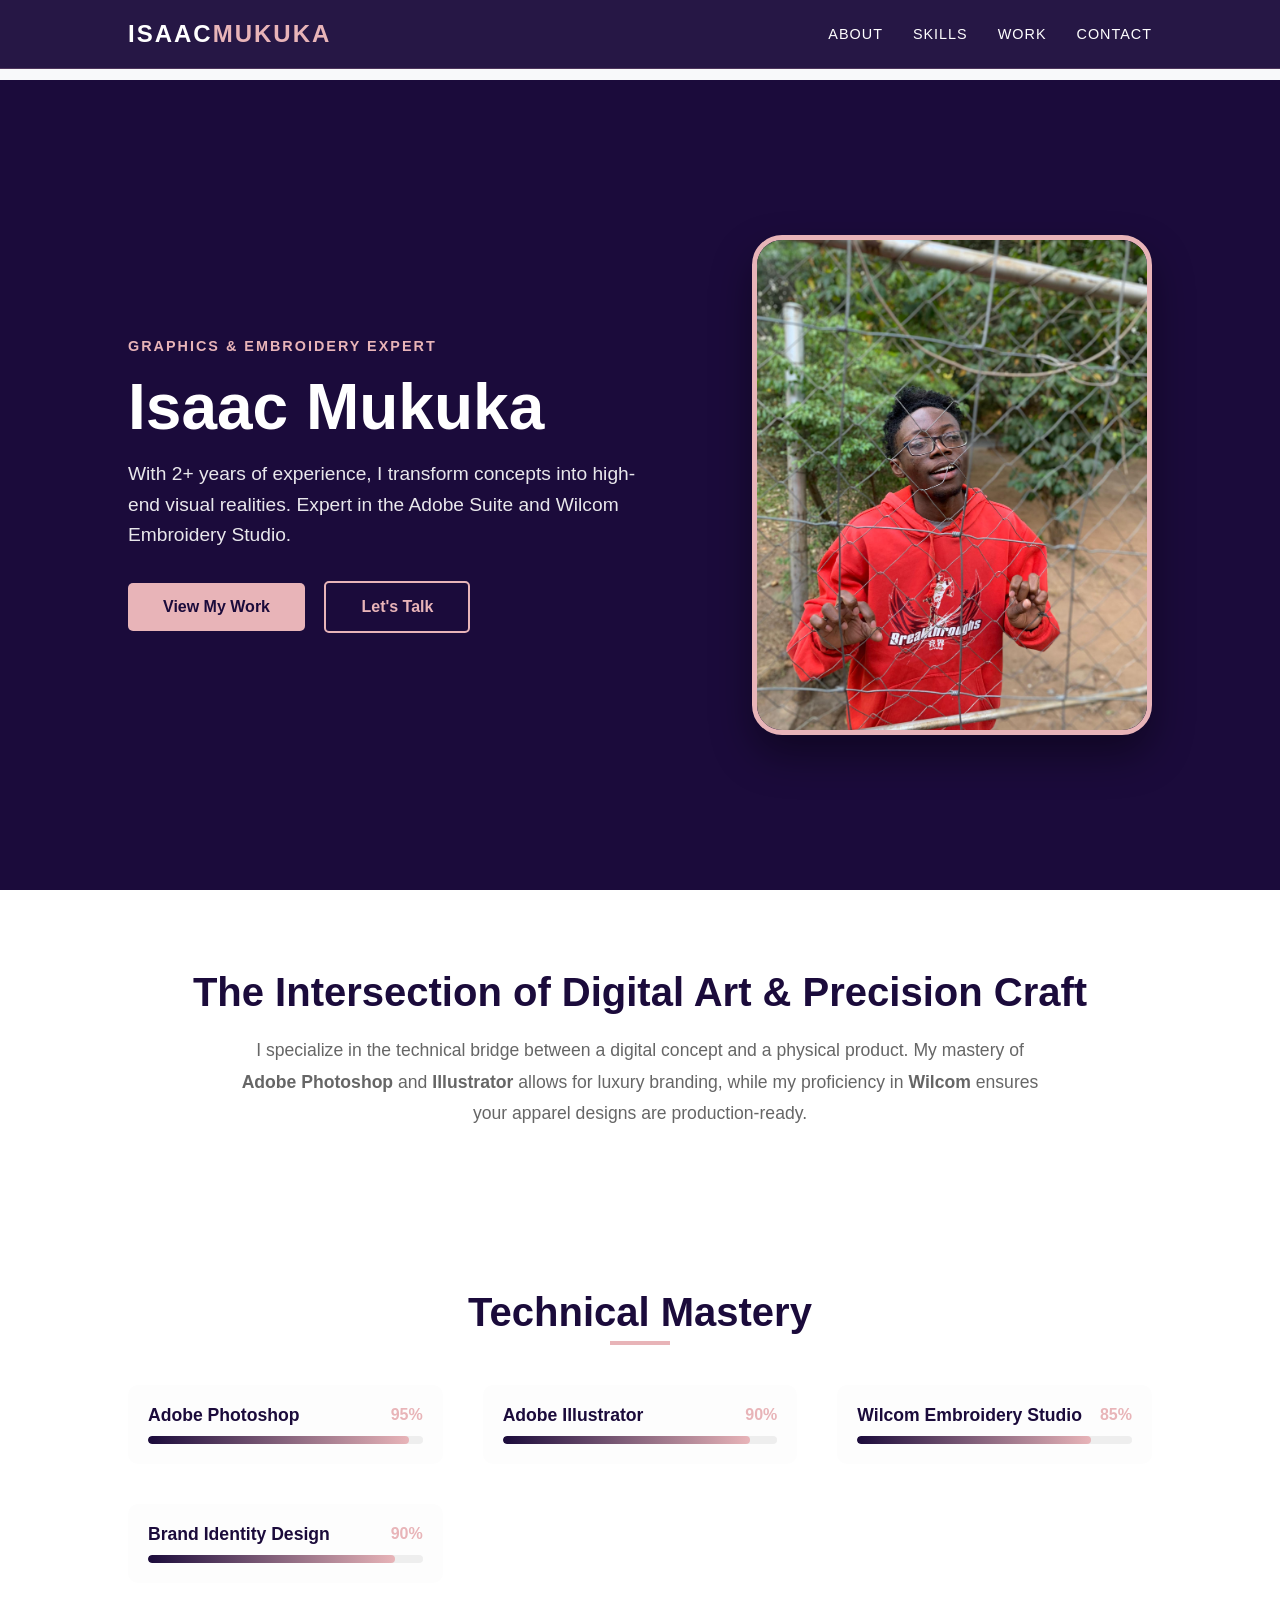
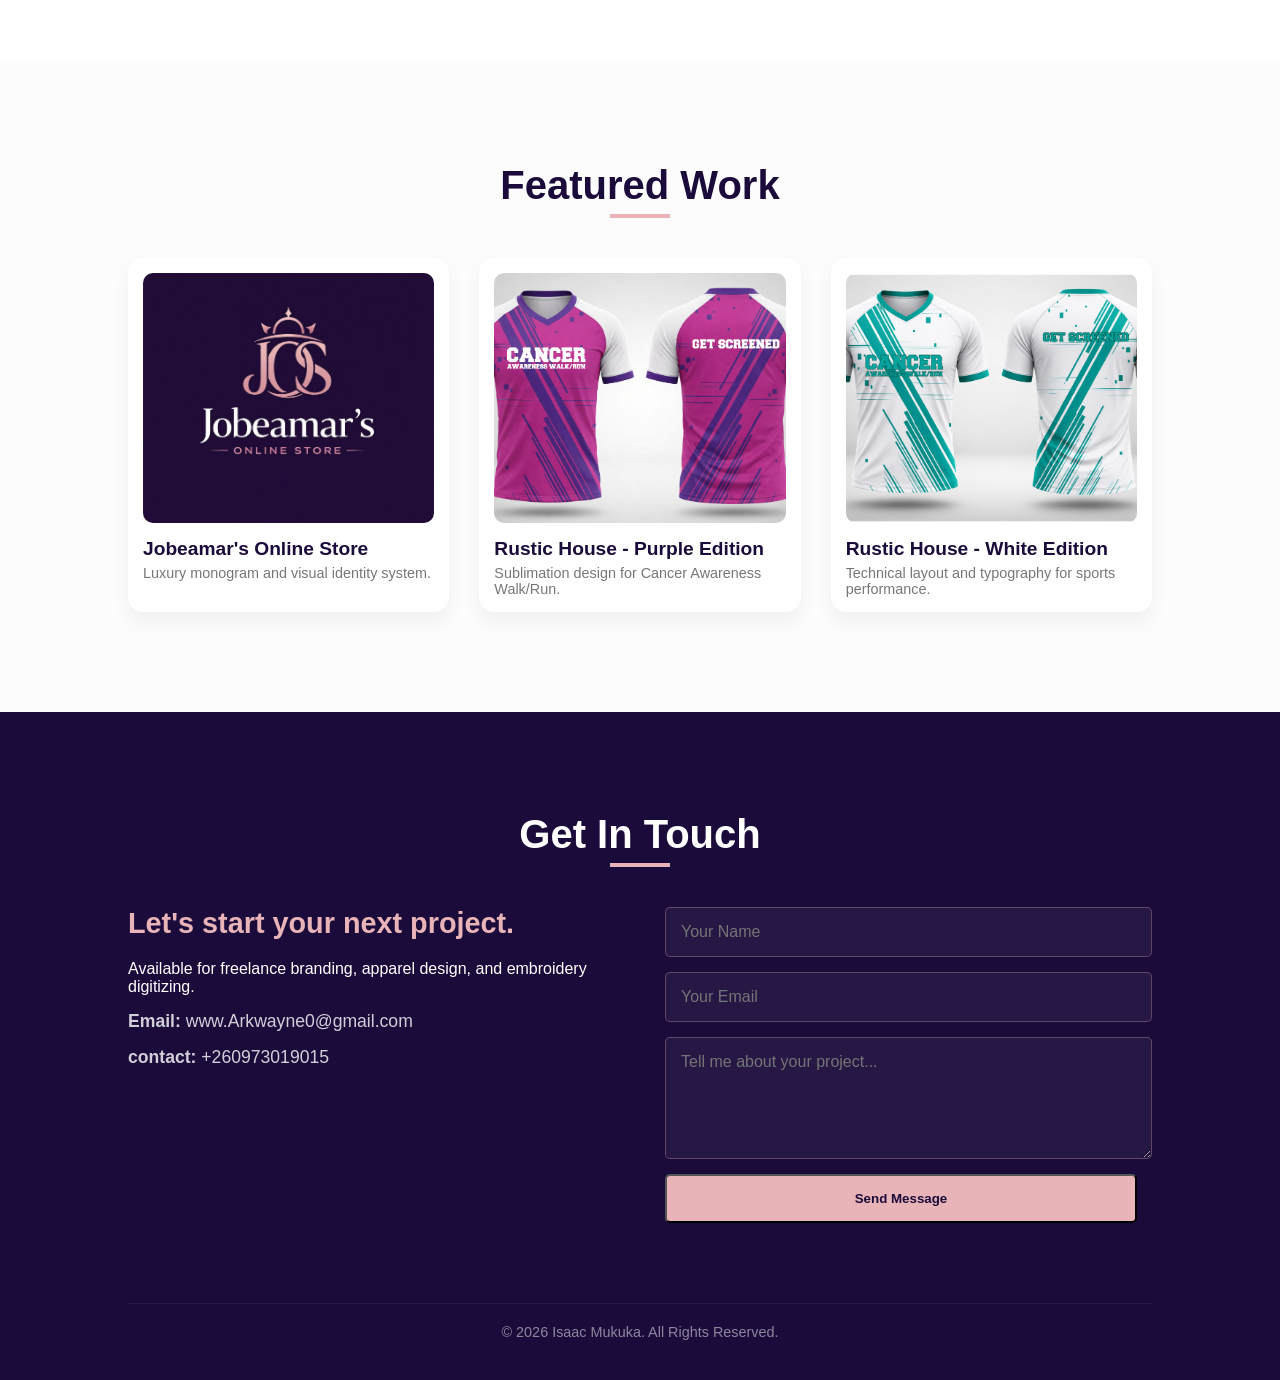
==== index.html @ 700f0965 "Rename main.html to index.html" ====
<!DOCTYPE html>
<html lang="en">
<head>
    <meta charset="UTF-8">
    <meta name="viewport" content="width=device-width, initial-scale=1.0">
    <title>Isaac Mukuka | Designer Portfolio</title>
    <link rel="stylesheet" href="main.css">
</head>
<body>

    <nav class="navbar">
    <div class="nav-container">
        <div class="logo">ISAAC<span>MUKUKA</span></div>
        <ul class="nav-links">
            <li><a href="#about">About</a></li>
            <li><a href="#skills">Skills</a></li>
            <li><a href="works.html">Work</a></li>
            <li><a href="#contact">Contact</a></li>
        </ul>
    </div>
</nav>

    <section class="portfolio-hero">
        <div class="hero-content">
            <span class="badge">Graphics & Embroidery Expert</span>
            <h1>Isaac Mukuka</h1>
            <p class="bio">
                With 2+ years of experience, I transform concepts into high-end visual realities. 
                Expert in the Adobe Suite and Wilcom Embroidery Studio.
            </p>
            <div class="cta-container">
                <a href="works.html" class="btn primary-btn">View My Work</a>
                <a href="#contact" class="btn secondary-btn">Let's Talk</a>
            </div>
        </div>
        <div class="hero-image">
            <img src="v.jpeg" alt="Isaac Mukuka">
        </div>
    </section>

    <section class="about-section" id="about">
        <div class="container">
            <h2>The Intersection of Digital Art & Precision Craft</h2>
            <p>I specialize in the technical bridge between a digital concept and a physical product. My mastery of <strong>Adobe Photoshop</strong> and <strong>Illustrator</strong> allows for luxury branding, while my proficiency in <strong>Wilcom</strong> ensures your apparel designs are production-ready.</p>
        </div>
    </section>
    <section class="skills-section" id="skills">
    <div class="container">
        <h2 class="section-title">Technical Mastery</h2>
        <div class="skills-grid">
            
            <div class="skill-card">
                <div class="skill-info">
                    <h3>Adobe Photoshop</h3>
                    <span>95%</span>
                </div>
                <div class="progress-bar"><div class="progress" style="width: 95%;"></div></div>
            </div>

            <div class="skill-card">
                <div class="skill-info">
                    <h3>Adobe Illustrator</h3>
                    <span>90%</span>
                </div>
                <div class="progress-bar"><div class="progress" style="width: 90%;"></div></div>
            </div>

            <div class="skill-card">
                <div class="skill-info">
                    <h3>Wilcom Embroidery Studio</h3>
                    <span>85%</span>
                </div>
                <div class="progress-bar"><div class="progress" style="width: 85%;"></div></div>
            </div>

            <div class="skill-card">
                <div class="skill-info">
                    <h3>Brand Identity Design</h3>
                    <span>90%</span>
                </div>
                <div class="progress-bar"><div class="progress" style="width: 90%;"></div></div>
            </div>

        </div>
    </div>
</section>

    <section class="gallery-section" id="work">
    <div class="container">
        <h2 class="section-title">Featured Work</h2>
        <div class="gallery-grid">
            
            <div class="gallery-item branding">
                <div class="item-image">
                    <img src="J.O.S LOGO.png" alt="Jobeamar's Online Store Logo">
                    <div class="overlay">
                        <span>Branding & Identity</span>
                    </div>
                </div>
                <h3>Jobeamar's Online Store</h3>
                <p>Luxury monogram and visual identity system.</p>
            </div>

            <div class="gallery-item apparel">
                <div class="item-image">
                    <img src="RUSTIC HOUSE PURPLE MOCK.png" alt="Cancer Awareness Purple Jersey">
                    <div class="overlay">
                        <span>Apparel Design</span>
                    </div>
                </div>
                <h3>Rustic House - Purple Edition</h3>
                <p>Sublimation design for Cancer Awareness Walk/Run.</p>
            </div>

            <div class="gallery-item apparel">
                <div class="item-image">
                    <img src="RUSTIC HOUSE WHITE MOCK.png" alt="Cancer Awareness White Jersey">
                    <div class="overlay">
                        <span>Apparel Design</span>
                    </div>
                </div>
                <h3>Rustic House - White Edition</h3>
                <p>Technical layout and typography for sports performance.</p>
            </div>

        </div>
    </div>
</section>

</body>

<footer class="contact-section" id="contact">
    <div class="container">
        <h2 class="section-title">Get In Touch</h2>
        <div class="footer-content">
            
            <div class="contact-info">
                <h3>Let's start your next project.</h3>
                <p>Available for freelance branding, apparel design, and embroidery digitizing.</p>
                <div class="contact-links">
                    <p><strong>Email:</strong> www.Arkwayne0@gmail.com</p>
                    <p><strong>contact:</strong> +260973019015</p>
                </div>
            </div>

            <form class="contact-form">
                <input type="text" placeholder="Your Name" required>
                <input type="email" placeholder="Your Email" required>
                <textarea placeholder="Tell me about your project..." rows="5" required></textarea>
                <button type="submit" class="btn primary-btn">Send Message</button>
            </form>

        </div>
        <div class="copyright">
            <p>&copy; 2026 Isaac Mukuka. All Rights Reserved.</p>
        </div>
    </div>
</footer>
</html>
---- main.css ----
/* General Reset */
* {
    margin: 0;
    padding: 0;
    box-sizing: border-box;
    font-family: 'Segoe UI', Tahoma, Geneva, Verdana, sans-serif;
}

body {
    background-color: #f8f9fa;
    color: #333;
}

/* Hero Section */
.portfolio-hero {
    display: flex;
    align-items: center;
    justify-content: space-between;
    background-color: #1B0B3B; /* Deep Purple from J.O.S Logo */
    color: white;
    padding: 100px 10%;
    min-height: 90vh;
}

.hero-content {
    flex: 1;
    max-width: 600px;
}

.badge {
    color: #E8B4B8; /* Rose Gold */
    text-transform: uppercase;
    letter-spacing: 2px;
    font-weight: bold;
    font-size: 0.9rem;
}

h1 {
    font-size: 4rem;
    margin: 15px 0;
}

.bio {
    font-size: 1.2rem;
    line-height: 1.6;
    margin-bottom: 30px;
    opacity: 0.9;
}

.hero-image {
    flex: 1;
    display: flex;
    justify-content: flex-end;
}

.hero-image img {
    width: 400px;
    height: 500px;
    object-fit: cover;
    border-radius: 30px;
    border: 5px solid #E8B4B8;
    box-shadow: 0 20px 40px rgba(0,0,0,0.4);
}

/* Buttons */
.btn {
    text-decoration: none;
    padding: 15px 35px;
    border-radius: 5px;
    font-weight: bold;
    transition: 0.3s;
    display: inline-block;
    margin-right: 15px;
}

.primary-btn {
    background-color: #E8B4B8;
    color: #1B0B3B;
}

.secondary-btn {
    border: 2px solid #E8B4B8;
    color: #E8B4B8;
}

.btn:hover {
    transform: translateY(-5px);
    box-shadow: 0 5px 15px rgba(232, 180, 184, 0.3);
}

/* About Section */
.about-section {
    padding: 80px 10%;
    text-align: center;
    background-color: white;
}

.about-section h2 {
    font-size: 2.5rem;
    margin-bottom: 20px;
    color: #1B0B3B;
}

.about-section p {
    max-width: 800px;
    margin: 0 auto;
    font-size: 1.1rem;
    line-height: 1.8;
    color: #666;
}

/* Gallery Section */
.gallery-section {
    padding: 100px 10%;
    background-color: #fcfcfc;
}

.section-title {
    font-size: 2.5rem;
    color: #1B0B3B;
    margin-bottom: 50px;
    text-align: center;
    position: relative;
}

.section-title::after {
    content: '';
    width: 60px;
    height: 4px;
    background: #E8B4B8;
    position: absolute;
    bottom: -10px;
    left: 50%;
    transform: translateX(-50%);
}

.gallery-grid {
    display: grid;
    grid-template-columns: repeat(auto-fit, minmax(300px, 1fr));
    gap: 30px;
}

.gallery-item {
    background: white;
    padding: 15px;
    border-radius: 15px;
    box-shadow: 0 10px 20px rgba(0,0,0,0.05);
    transition: 0.3s ease;
}

.gallery-item:hover {
    transform: translateY(-10px);
}

.item-image {
    position: relative;
    overflow: hidden;
    border-radius: 10px;
    height: 250px;
}

.item-image img {
    width: 100%;
    height: 100%;
    object-fit: cover;
    transition: 0.5s ease;
}

.gallery-item:hover .item-image img {
    transform: scale(1.1);
}

/* Overlay Effect */
.overlay {
    position: absolute;
    top: 0;
    left: 0;
    width: 100%;
    height: 100%;
    background: rgba(27, 11, 59, 0.7); /* Your deep purple with transparency */
    display: flex;
    align-items: center;
    justify-content: center;
    opacity: 0;
    transition: 0.3s ease;
}

.overlay span {
    color: white;
    border: 1px solid #E8B4B8;
    padding: 10px 20px;
    text-transform: uppercase;
    font-size: 0.8rem;
    letter-spacing: 1px;
}

.item-image:hover .overlay {
    opacity: 1;
}

.gallery-item h3 {
    margin: 15px 0 5px 0;
    color: #1B0B3B;
    font-size: 1.2rem;
}

.gallery-item p {
    color: #777;
    font-size: 0.9rem;
}

/* Skills Section */
.skills-section {
    padding: 80px 10%;
    background-color: #ffffff;
}

.skills-grid {
    display: grid;
    grid-template-columns: repeat(auto-fit, minmax(300px, 1fr));
    gap: 40px;
    margin-top: 40px;
}

.skill-card {
    background: #fdfdfd;
    padding: 20px;
    border-radius: 10px;
}

.skill-info {
    display: flex;
    justify-content: space-between;
    margin-bottom: 10px;
    align-items: center;
}

.skill-info h3 {
    font-size: 1.1rem;
    color: #1B0B3B;
    font-weight: 600;
}

.skill-info span {
    color: #E8B4B8;
    font-weight: bold;
}

/* Progress Bar Background */
.progress-bar {
    width: 100%;
    height: 8px;
    background-color: #eee;
    border-radius: 10px;
    overflow: hidden;
}

/* The Animated Bar */
.progress {
    height: 100%;
    background: linear-gradient(90deg, #1B0B3B, #E8B4B8);
    border-radius: 10px;
    transition: width 1.5s ease-in-out;
}
/* Footer & Contact Section */
.contact-section {
    padding: 100px 10% 40px 10%;
    background-color: #1B0B3B;
    color: white;
}

.contact-section .section-title {
    color: white;
}

.footer-content {
    display: flex;
    justify-content: space-between;
    gap: 50px;
    margin-top: 40px;
}

.contact-info {
    flex: 1;
}

.contact-info h3 {
    font-size: 1.8rem;
    margin-bottom: 20px;
    color: #E8B4B8;
}

.contact-links p {
    margin: 15px 0;
    font-size: 1.1rem;
    opacity: 0.8;
}

/* Form Styling */
.contact-form {
    flex: 1;
    display: flex;
    flex-direction: column;
    gap: 15px;
}

.contact-form input, 
.contact-form textarea {
    padding: 15px;
    border-radius: 5px;
    border: 1px solid rgba(232, 180, 184, 0.3);
    background: rgba(255, 255, 255, 0.05);
    color: white;
    font-size: 1rem;
}

.contact-form input:focus, 
.contact-form textarea:focus {
    outline: none;
    border-color: #E8B4B8;
    background: rgba(255, 255, 255, 0.1);
}

.copyright {
    margin-top: 80px;
    text-align: center;
    border-top: 1px solid rgba(255, 255, 255, 0.1);
    padding-top: 20px;
    font-size: 0.9rem;
    opacity: 0.5;
}

/* Mobile Responsiveness for Footer */
@media (max-width: 768px) {
    .footer-content {
        flex-direction: column;
    }
}
/* Navigation Bar Styling */
.navbar {
    position: fixed;
    top: 0;
    width: 100%;
    background-color: rgba(27, 11, 59, 0.95); /* Deep Purple from your logo */
    padding: 20px 10%;
    z-index: 1000;
    backdrop-filter: blur(10px); /* Smooth blur effect behind nav */
    border-bottom: 1px solid rgba(232, 180, 184, 0.2);
}

.nav-container {
    display: flex;
    justify-content: space-between;
    align-items: center;
}

.logo {
    color: white;
    font-size: 1.5rem;
    font-weight: 800;
    letter-spacing: 2px;
}

.logo span {
    color: #E8B4B8; /* Rose Gold Accent */
}

.nav-links {
    list-style: none;
    display: flex;
    gap: 30px;
}

.nav-links a {
    text-decoration: none;
    color: white;
    font-size: 0.9rem;
    font-weight: 500;
    text-transform: uppercase;
    transition: 0.3s;
    letter-spacing: 1px;
}

.nav-links a:hover {
    color: #E8B4B8;
}

/* Smooth Scrolling for the whole page */
html {
    scroll-behavior: smooth;
}

/* Add padding to body so the first section isn't hidden under the nav */
body {
    padding-top: 80px;
}

/* Responsive Menu */
@media (max-width: 768px) {
    .nav-links {
        display: none; /* In a real project, you'd add a hamburger menu icon here */
    }
}

/* Page Header for Works Page */
.page-header {
    background-color: #1B0B3B;
    padding: 120px 10% 60px 10%;
    text-align: center;
    color: white;
}

.page-header h1 {
    font-size: 3rem;
    color: #E8B4B8;
}

/* Testimonials Section */
.testimonials-section {
    padding: 100px 10%;
    background-color: #f4f4f4;
}

.testimonial-grid {
    display: grid;
    grid-template-columns: repeat(auto-fit, minmax(300px, 1fr));
    gap: 30px;
    margin-top: 40px;
}

.testimonial-card {
    background: white;
    padding: 40px;
    border-radius: 20px;
    border-left: 5px solid #E8B4B8;
    box-shadow: 0 10px 30px rgba(0,0,0,0.05);
}

.quote {
    font-style: italic;
    font-size: 1.1rem;
    color: #444;
    line-height: 1.7;
    margin-bottom: 20px;
}

.client-name {
    font-weight: bold;
    color: #1B0B3B;
    text-transform: uppercase;
    font-size: 0.8rem;
    letter-spacing: 1px;
}
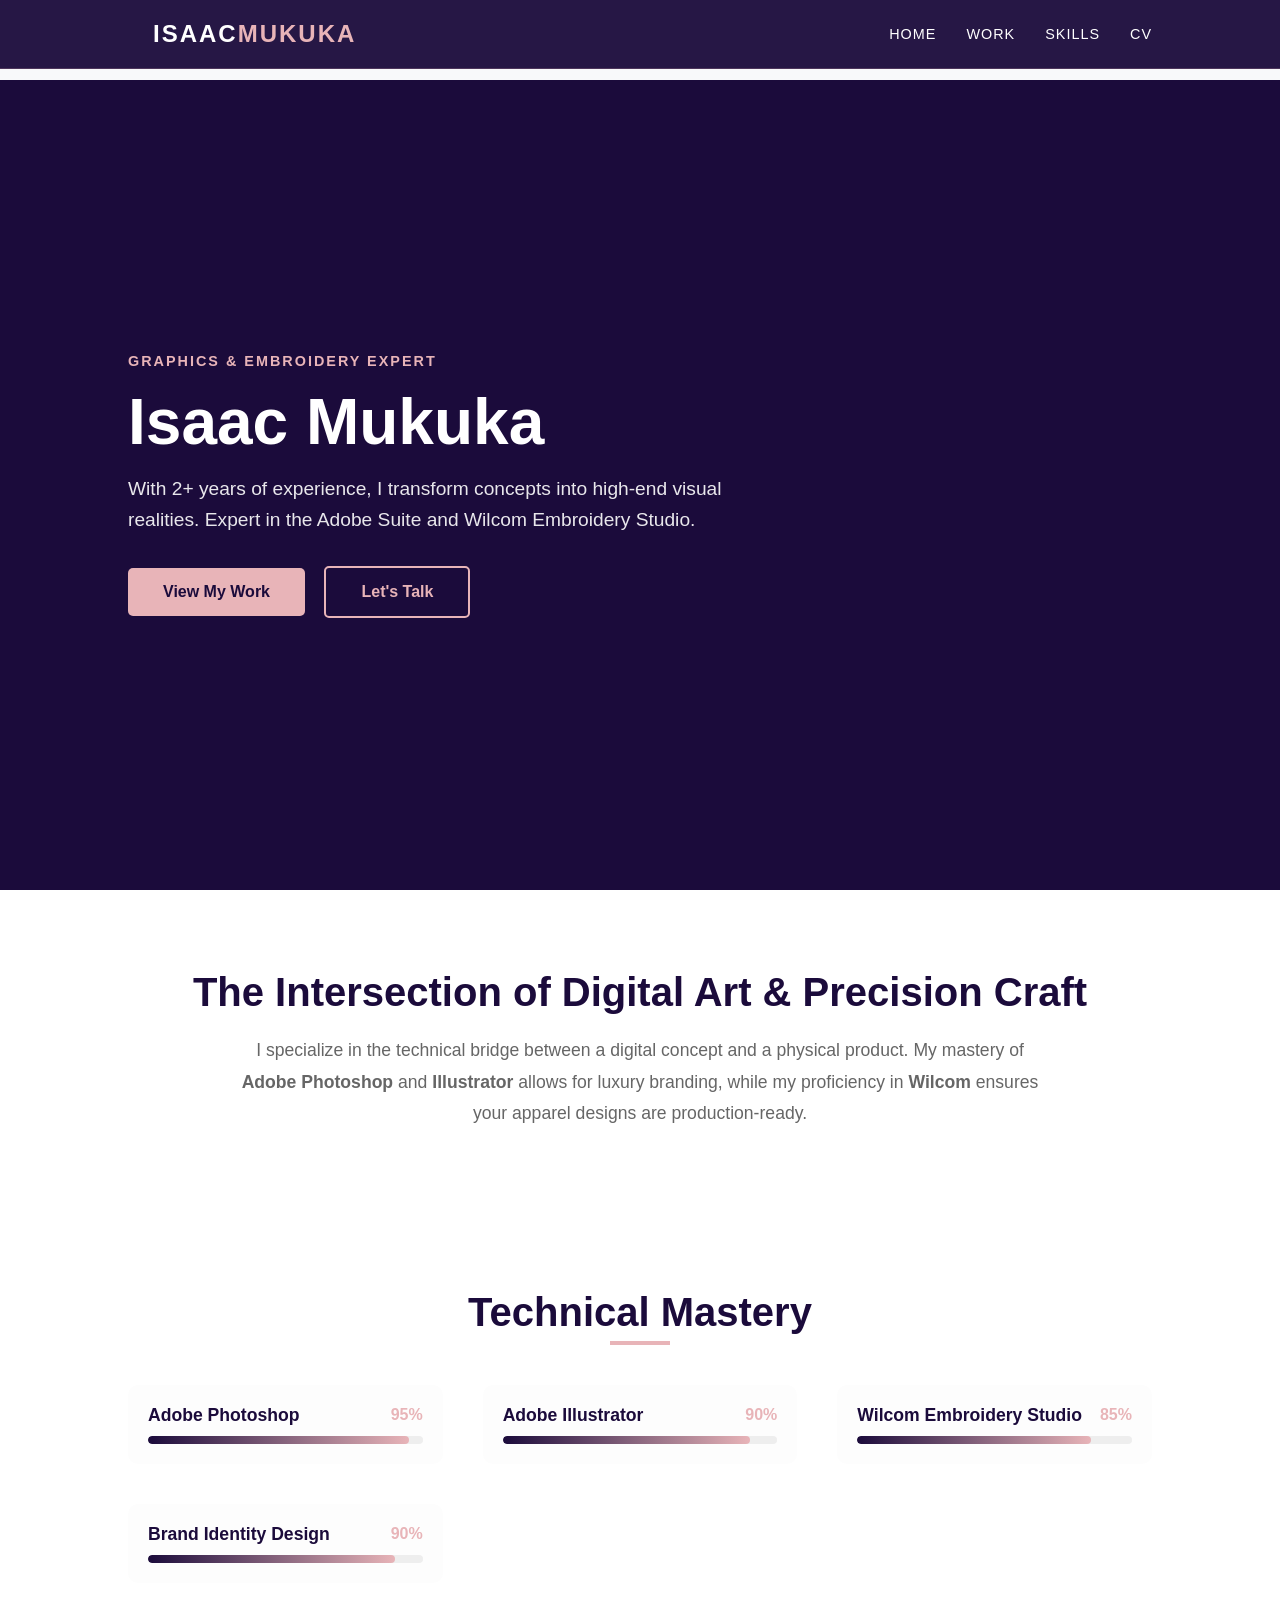
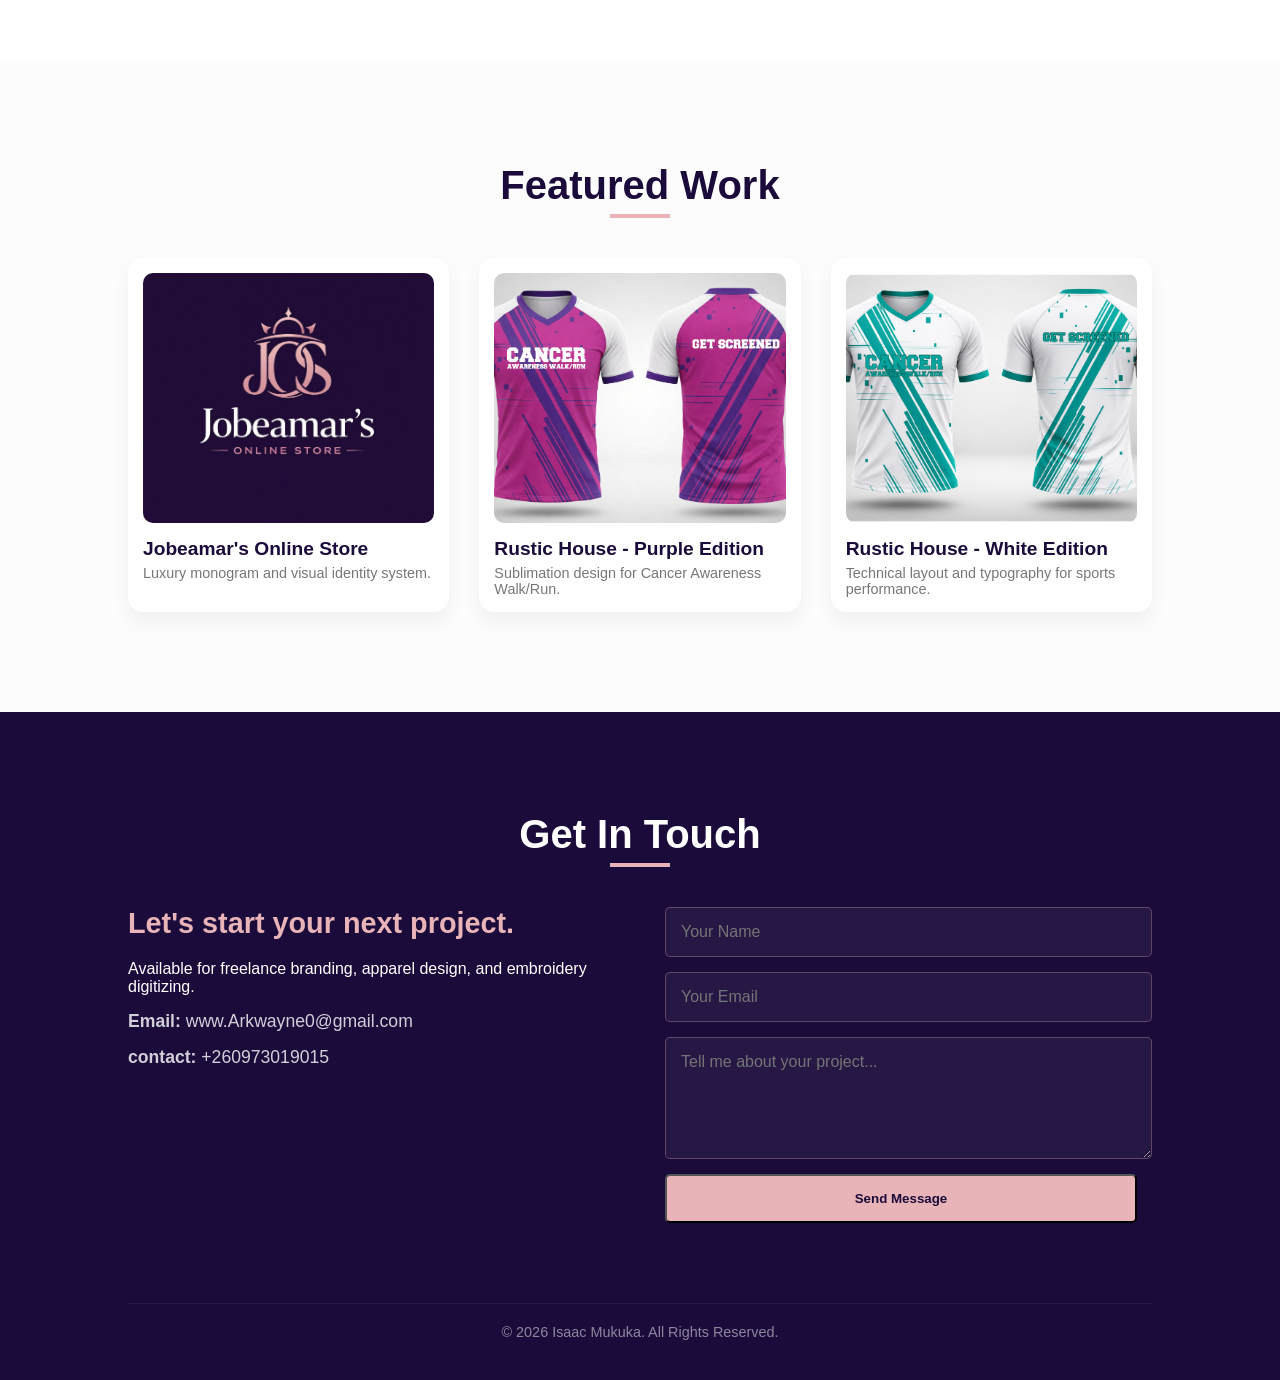
==== commit 93c8d666: "Add files via upload" ====
--- a/index.html
+++ b/index.html
@@ -9,16 +9,22 @@
 <body>
 
     <nav class="navbar">
-    <div class="nav-container">
+       
+    
+        <div class="hamburger" id="hamburger">
+        <span></span>
+        <span></span>
+        <span></span>
+        </div>
         <div class="logo">ISAAC<span>MUKUKA</span></div>
-        <ul class="nav-links">
-            <li><a href="#about">About</a></li>
-            <li><a href="#skills">Skills</a></li>
-            <li><a href="works.html">Work</a></li>
-            <li><a href="#contact">Contact</a></li>
+
+        <ul class="nav-links" id="nav-menu">
+        <li><a href="index.html">Home</a></li>
+        <li><a href="works.html">Work</a></li>
+        <li><a href="index.html#skills">Skills</a></li> 
+        <li><a href="Isaac_Mukuka_CV.pdf" class="cv-btn" download>CV</a></li>
         </ul>
-    </div>
-</nav>
+    </nav>
 
     <section class="portfolio-hero">
         <div class="hero-content">
@@ -33,9 +39,7 @@
                 <a href="#contact" class="btn secondary-btn">Let's Talk</a>
             </div>
         </div>
-        <div class="hero-image">
-            <img src="v.jpeg" alt="Isaac Mukuka">
-        </div>
+        
     </section>
 
     <section class="about-section" id="about">
@@ -156,4 +160,23 @@
         </div>
     </div>
 </footer>
-</html>
+
+<script>
+    const hamburger = document.getElementById('hamburger');
+    const navMenu = document.getElementById('nav-menu');
+
+    // Toggle menu visibility
+    hamburger.addEventListener('click', () => {
+        navMenu.classList.toggle('active');
+        hamburger.classList.toggle('is-active'); // For the X animation
+    });
+
+    // Close menu when a link is clicked (good for mobile UX)
+    document.querySelectorAll('.nav-links a').forEach(link => {
+        link.addEventListener('click', () => {
+            navMenu.classList.remove('active');
+            hamburger.classList.remove('is-active');
+        });
+    });
+</script>
+</html>
--- a/main.css
+++ b/main.css
@@ -10,6 +10,146 @@
     background-color: #f8f9fa;
     color: #333;
 }
+
+/* --- NAVIGATION MENU (Glassmorphism Style) --- */
+.navbar {
+    position: fixed;
+    top: 0;
+    width: 100%;
+    background: rgba(27, 11, 59, 0.98); /* Deep Purple */
+    backdrop-filter: blur(10px);
+    padding: 15px 8%;
+    z-index: 10000;
+    display: flex;
+    align-items: center;
+    border-bottom: 1px solid rgba(232, 180, 184, 0.2);
+}
+
+.logo {
+    color: white;
+    font-size: 1.5rem;
+    font-weight: 800;
+    letter-spacing: 2px;
+    padding-left: 25px;
+}
+
+.logo span {
+    color: #E8B4B8; /* Rose Gold */
+}
+
+.nav-links {
+    list-style: none;
+    display: flex;
+    gap: 30px;
+    margin-left: auto;
+}
+
+.nav-links a {
+    text-decoration: none;
+    color: white;
+    font-size: 0.85rem;
+    text-transform: uppercase;
+    font-weight: 500;
+    transition: 0.3s;
+    letter-spacing: 1px;
+}
+
+.nav-links a:hover {
+    color: #E8B4B8;
+}
+
+/* --- HAMBURGER ICON STYLING --- */
+.hamburger {
+    display: none; /* Hidden on Desktop */
+    flex-direction: column;
+    cursor: pointer;
+    gap: 5px;
+    z-index: 10001;
+}
+
+.hamburger span {
+    width: 20px;
+    height: 3px;
+    background-color: white;
+    border-radius: 2px;
+    transition: 0.3s;
+}
+
+/* --- MOBILE MENU LOGIC --- */
+@media (max-width: 768px) {
+    .hamburger {
+        display: flex; /* Show icon on mobile */
+    }
+
+    .nav-links {
+        display: none; /* Hide links initially */
+        position: absolute;
+        top: 60px;
+        right: 0;
+        background-color: #1B0B3B;
+        width: 100%;
+        flex-direction: column;
+        text-align: center;
+        padding: 20px 0;
+        border-top: 1px solid rgba(232, 180, 184, 0.2);
+    }
+
+    /* When the 'active' class is added via JS, show the menu */
+    .nav-links.active {
+        display: flex;
+    }
+}
+/* --- MOBILE NAVIGATION --- */
+@media (max-width: 768px) {
+    .hamburger {
+        display: flex; /* Shows the bars */
+    }
+
+    .nav-links {
+        display: none; /* Hidden until 'active' class is added */
+        position: absolute;
+        top: 70px;
+        right: 0;
+        background-color: #1B0B3B;
+        width: 100%;
+        flex-direction: column;
+        padding: 20px 0;
+        text-align: center;
+        border-bottom: 2px solid #E8B4B8;
+    }
+
+    .nav-links.active {
+        display: flex;
+    }
+
+    /* --- HERO SECTION REFINEMENT (No Image) --- */
+    .portfolio-hero {
+        text-align: center;
+        padding: 120px 5% 60px 5%;
+        min-height: 70vh;
+        display: flex;
+        align-items: center;
+        justify-content: center;
+    }
+
+    .cta-container {
+        flex-direction: column;
+        gap: 20px;
+        padding-top: 10px;
+    }
+}
+
+/* Hamburger to X Animation */
+.hamburger.is-active span:nth-child(1) {
+    transform: translateY(8px) rotate(45deg);
+}
+.hamburger.is-active span:nth-child(2) {
+    opacity: 0;
+}
+.hamburger.is-active span:nth-child(3) {
+    transform: translateY(-8px) rotate(-45deg);
+}
+
 
 /* Hero Section */
 .portfolio-hero {
@@ -71,6 +211,7 @@
     transition: 0.3s;
     display: inline-block;
     margin-right: 15px;
+    
 }
 
 .primary-btn {
@@ -81,11 +222,21 @@
 .secondary-btn {
     border: 2px solid #E8B4B8;
     color: #E8B4B8;
+    
 }
 
 .btn:hover {
     transform: translateY(-5px);
     box-shadow: 0 5px 15px rgba(232, 180, 184, 0.3);
+}
+@media (max-width: 768px) {
+    .btn {
+        display: block;        /* stack buttons */
+        margin-right: 0;       /* remove horizontal spacing */
+        margin-bottom: 15px;   /* add vertical spacing */
+        width: 100%;           /* optional: full width buttons */
+        text-align: center;
+    }
 }
 
 /* About Section */
@@ -450,4 +601,71 @@
     text-transform: uppercase;
     font-size: 0.8rem;
     letter-spacing: 1px;
-}+}
+
+/* --- MOBILE RESPONSIVENESS --- */
+@media (max-width: 768px) {
+
+   
+    .navbar {
+        position: fixed;
+        top: 0;
+        z-index: 9999; 
+        background-color: #1B0B3B; /* Solid background so links are visible */
+        height: auto;
+        padding: 10px 5%;
+    }
+
+    /* 2. Push the Hero section down so it starts AFTER the navbar */
+    .hero-section {
+        margin-top: 60px; /* Adjust this number if your navbar is taller */
+        padding: 40px 5%;
+        flex-direction: column; /* Stacks your text above your photo */
+        text-align: center;
+    }
+
+    /* 3. Scale the photo for mobile so it doesn't take the whole screen */
+    .hero-image img {
+        width: 80%;
+        max-width: 250px;
+        margin: 20px auto 0 auto;
+    }
+
+    /* 4. Make the buttons stack or sit neatly */
+    .hero-buttons {
+        display: flex;
+        flex-direction: column;
+        gap: 10px;
+        align-items: center;
+    }
+    
+    /* 1. Adjust the Hero/Header Text */
+    .hero-section h1, .page-header h1 {
+        font-size: 2.2rem; /* Shrinks the title so it fits on one screen */
+    }
+
+    /* 2. Stack the Gallery in 1 column instead of 3 */
+    .gallery-grid, .testimonial-grid, .skills-grid {
+        grid-template-columns: 1fr; /* Forces items to stack vertically */
+        gap: 20px;
+    }
+
+    /* 3. Adjust Padding so content isn't touching the edges */
+    .container, .gallery-section, .contact-section {
+        padding: 40px 5%;
+    }
+
+    /* 4. Fix the Footer/Contact layout */
+    .footer-content {
+        flex-direction: column;
+        gap: 30px;
+    }
+
+    /* 5. Simple Mobile Nav Fix */
+    .nav-links {
+        gap: 10px;
+    }
+    .nav-links a {
+        font-size: 0.75rem; /* Makes menu items smaller to fit the row */
+    }
+}
